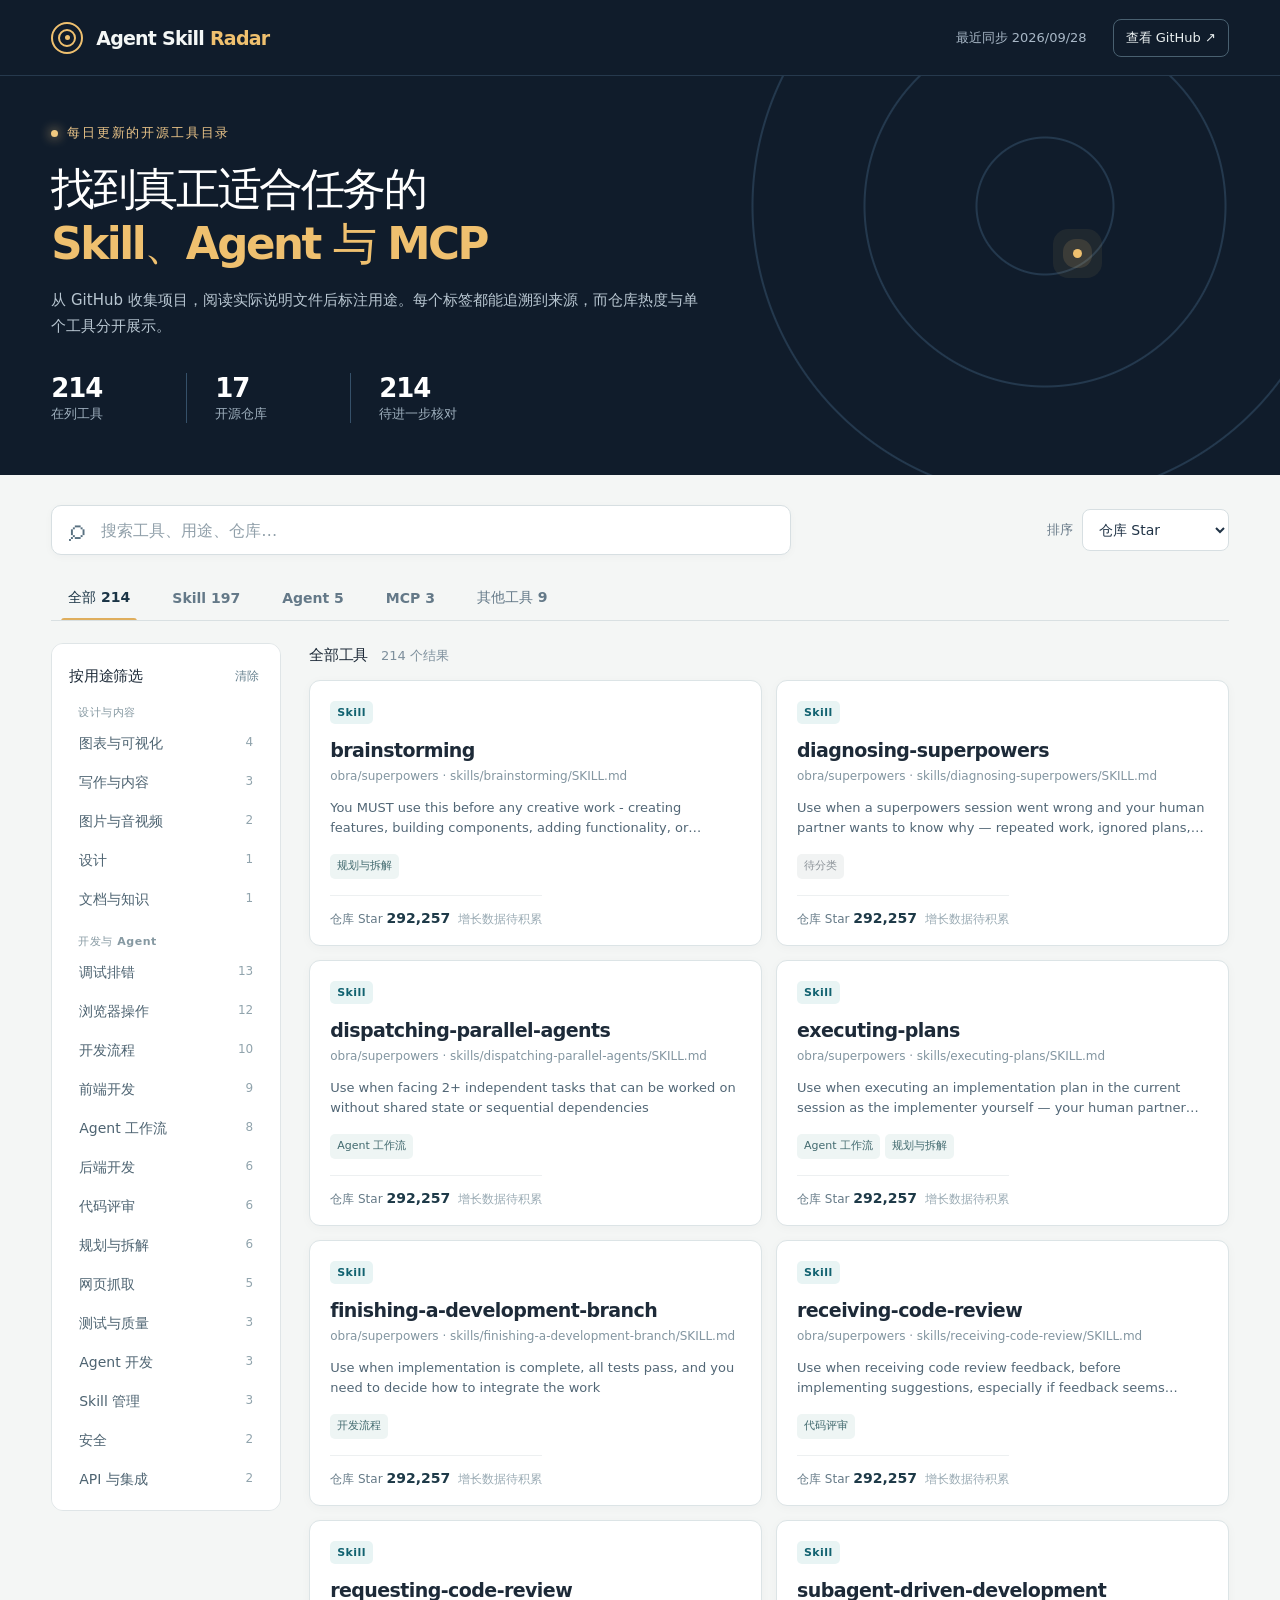
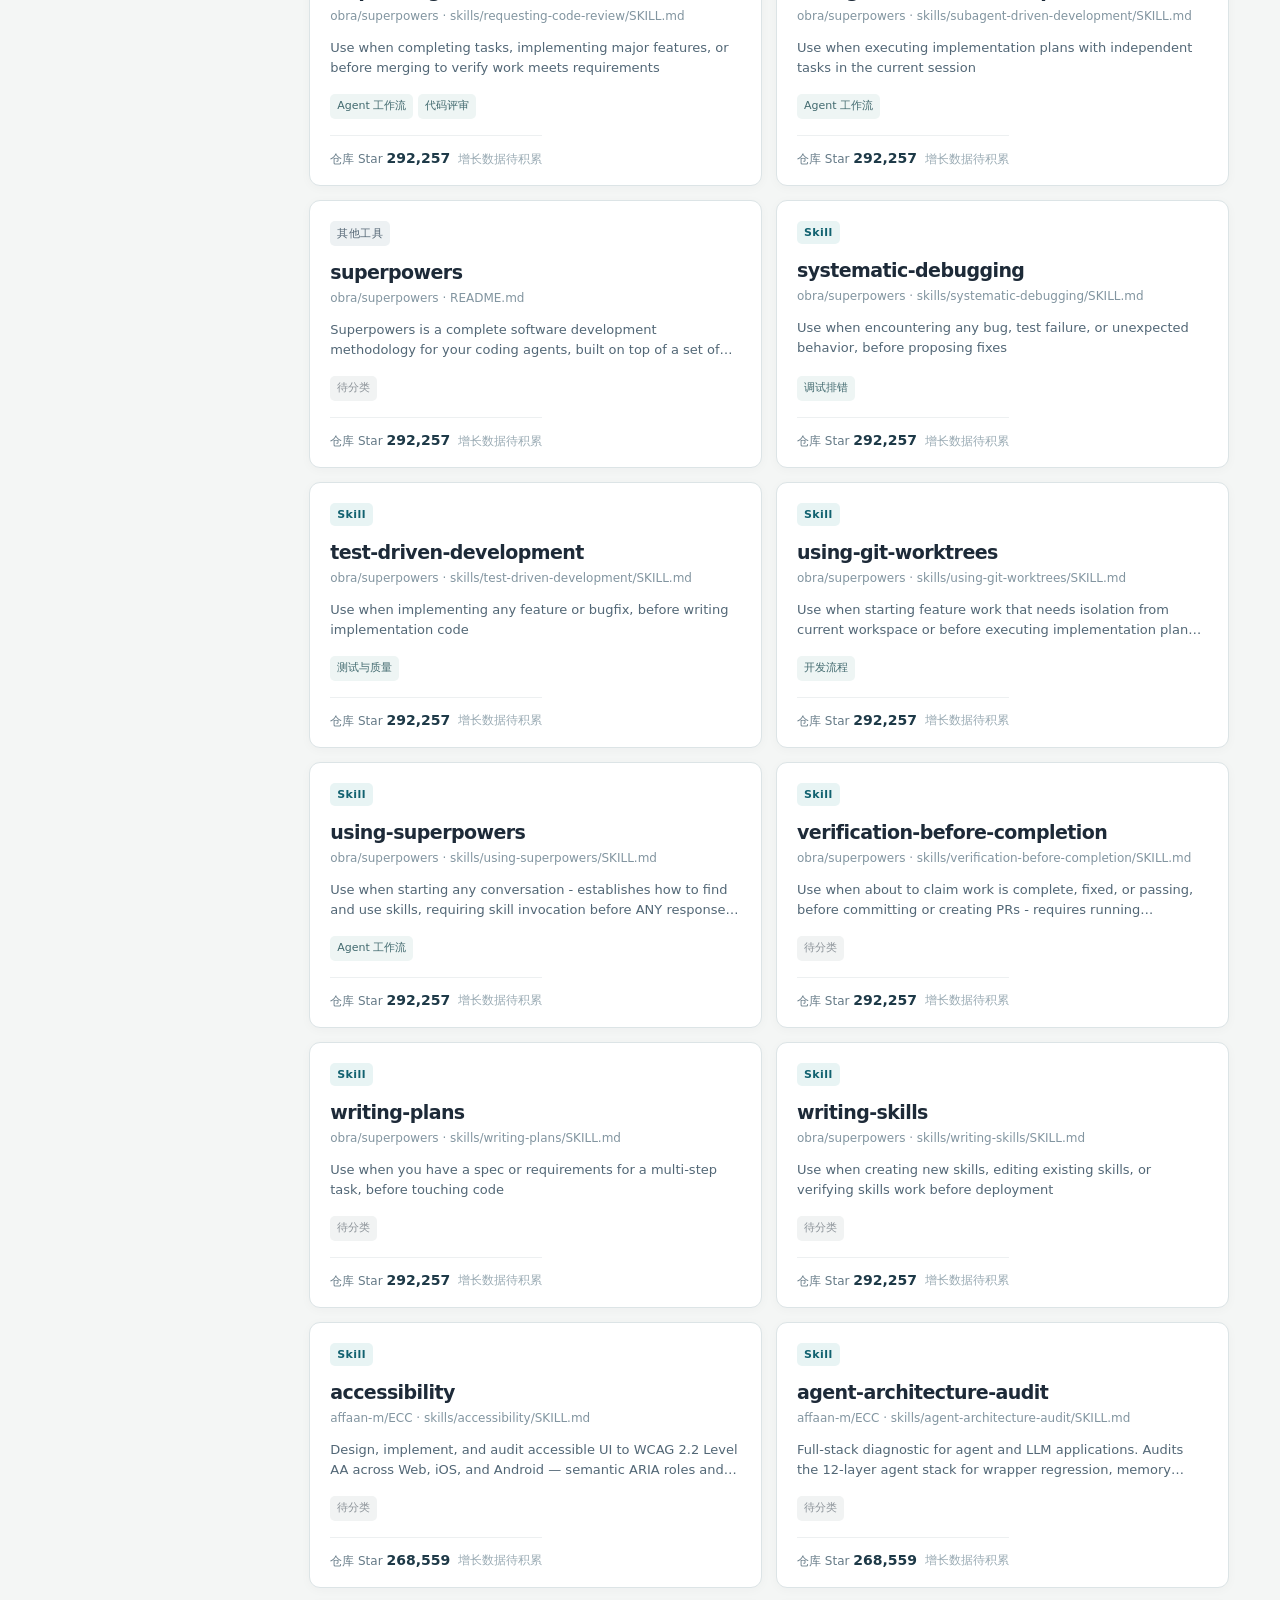
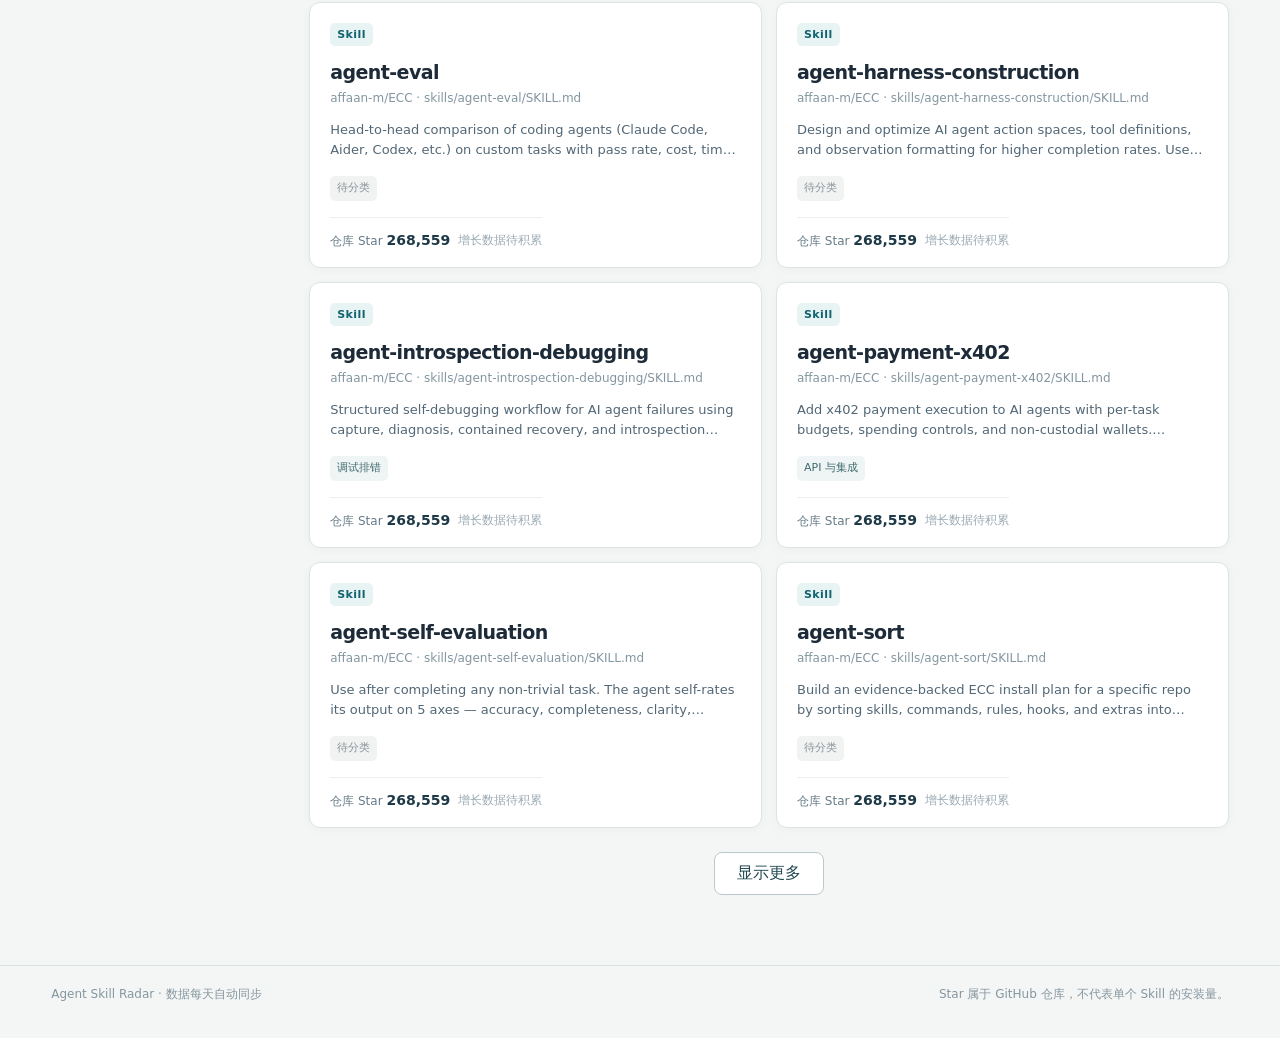
==== site/index.html @ 037ab928 "Build daily Agent Skill Radar catalog and site" ====
<!doctype html>
<html lang="zh-CN">
<head>
  <meta charset="utf-8">
  <meta name="viewport" content="width=device-width, initial-scale=1">
  <meta name="theme-color" content="#101c2b">
  <meta name="description" content="每天更新的开源 Skill、Agent 与 MCP 工具目录。按真实文档分类，并公开标签依据。">
  <link rel="icon" type="image/svg+xml" href="data:image/svg+xml,%3Csvg xmlns='http://www.w3.org/2000/svg' viewBox='0 0 64 64'%3E%3Crect width='64' height='64' rx='15' fill='%23101c2b'/%3E%3Ccircle cx='32' cy='32' r='19' fill='none' stroke='%23efc06f' stroke-width='3'/%3E%3Ccircle cx='32' cy='32' r='9' fill='none' stroke='%23efc06f' stroke-width='3'/%3E%3Ccircle cx='32' cy='32' r='3' fill='%23efc06f'/%3E%3Cpath d='M32 32L47 18' stroke='%23efc06f' stroke-width='3' stroke-linecap='round'/%3E%3C/svg%3E">
  <title>Agent Skill Radar · 开源工具雷达</title>
  <link rel="stylesheet" href="./style.css">
  <script src="./app.js" defer></script>
</head>
<body>
  <div class="app-shell">
    <header class="topbar">
      <a class="brand" href="./" aria-label="Agent Skill Radar 首页"><span class="brand-mark" aria-hidden="true"><span></span></span><span>Agent Skill <strong>Radar</strong></span></a>
      <div class="topbar-right"><span id="sync-status" class="sync-status">正在读取目录…</span><a class="github-link" href="https://github.com/lizilong0326/agent-skill-radar" target="_blank" rel="noopener noreferrer">查看 GitHub ↗</a></div>
    </header>

    <main class="main-layout">
      <section class="intro" aria-labelledby="page-title">
        <div class="eyebrow"><span class="live-dot"></span> 每日更新的开源工具目录</div>
        <h1 id="page-title">找到真正适合任务的<br><em>Skill、Agent 与 MCP</em></h1>
        <p>从 GitHub 收集项目，阅读实际说明文件后标注用途。每个标签都能追溯到来源，而仓库热度与单个工具分开展示。</p>
        <div class="metrics" aria-label="目录概况">
          <div><strong id="metric-items">—</strong><span>在列工具</span></div>
          <div><strong id="metric-repos">—</strong><span>开源仓库</span></div>
          <div><strong id="metric-review">—</strong><span>待进一步核对</span></div>
        </div>
      </section>

      <section class="workspace" aria-label="搜索与筛选工具">
        <div class="toolbar">
          <div class="search-wrap"><label class="sr-only" for="search">搜索工具、用途或仓库</label><span aria-hidden="true">⌕</span><input id="search" type="search" placeholder="搜索工具、用途、仓库…" autocomplete="off"></div>
          <label class="sort-wrap" for="sort">排序 <select id="sort"><option value="stars">仓库 Star</option><option value="growth">近 30 天增长</option><option value="updated">最近更新</option><option value="name">名称</option></select></label>
        </div>
        <div class="type-row" id="kind-tabs" role="group" aria-label="工具类型"></div>
        <div class="content-grid">
          <aside id="filters" class="filters" aria-label="用途标签">
            <div class="filter-heading"><h2>按用途筛选</h2><div class="filter-actions"><button id="toggle-tags" type="button" aria-expanded="false" aria-controls="tag-filters">展开标签</button><button id="clear-tags" type="button">清除</button></div></div>
            <div id="tag-filters" class="tag-filters"></div>
            <label class="archive-toggle"><input type="checkbox" id="include-inactive"><span>包含观察与归档条目</span></label>
            <div class="method-note"><span class="method-symbol" aria-hidden="true">◎</span><p>标签来自说明文件和使用示例。规则初筛的条目会明确标记，方便继续核对。</p></div>
          </aside>
          <div class="results">
            <div class="results-heading"><h2 id="results-title">全部工具</h2><span id="result-count" role="status" aria-live="polite">读取中…</span></div>
            <div id="cards" class="cards" aria-live="polite"></div>
            <button id="load-more" class="load-more" type="button" hidden>显示更多</button>
          </div>
        </div>
      </section>
    </main>

    <footer class="footer"><span>Agent Skill Radar · 数据每天自动同步</span><span>Star 属于 GitHub 仓库，不代表单个 Skill 的安装量。</span></footer>
  </div>

  <dialog id="detail-dialog" class="detail-dialog" aria-labelledby="detail-title"><div id="detail-content"></div></dialog>
</body>
</html>
---- site/style.css ----
:root{font-family:Inter,"PingFang SC","Microsoft YaHei",system-ui,sans-serif;color:#1d2a38;background:#f4f6f5;font-size:16px;font-synthesis:none}*{box-sizing:border-box}body{margin:0}button,input,select{font:inherit}button{cursor:pointer}a{color:inherit}.sr-only{position:absolute;width:1px;height:1px;padding:0;margin:-1px;overflow:hidden;clip:rect(0,0,0,0);white-space:nowrap;border:0}.app-shell{min-height:100vh}.topbar{height:76px;background:#101c2b;color:#f4f7f6;display:flex;justify-content:space-between;align-items:center;padding:0 clamp(20px,4vw,64px);border-bottom:1px solid #26394d}.brand{display:inline-flex;gap:13px;align-items:center;text-decoration:none;font-size:19px;letter-spacing:-.04em;font-weight:700}.brand strong{color:#efc06f}.brand-mark{display:grid;place-items:center;width:32px;height:32px;border:2px solid #efc06f;border-radius:50%;position:relative}.brand-mark:before{content:"";width:14px;height:14px;border:2px solid #efc06f;border-radius:50%}.brand-mark span{width:5px;height:5px;background:#efc06f;border-radius:50%;position:absolute}.topbar-right{display:flex;align-items:center;gap:26px;font-size:13px}.sync-status{color:#a8b7c6}.github-link{text-decoration:none;border:1px solid #496070;border-radius:8px;padding:9px 12px;color:#e9eff0}.github-link:hover{background:#20354a}.main-layout{max-width:1490px;margin:auto}.intro{background:#101c2b;color:white;margin:0;position:relative;padding:48px clamp(22px,4vw,64px) 52px;overflow:hidden}.intro:after{content:"";position:absolute;right:-75px;top:-180px;width:620px;height:620px;border-radius:50%;background:repeating-radial-gradient(circle,#ffffff00 0 67px,#34506a 68px 69px,#ffffff00 70px 112px);opacity:.55;pointer-events:none}.intro:before{content:"";position:absolute;right:198px;top:173px;width:9px;height:9px;border-radius:50%;background:#efc06f;box-shadow:0 0 0 10px #efc06f22,0 0 0 20px #efc06f12;z-index:1}.eyebrow{color:#eac488;font-size:13px;font-weight:700;letter-spacing:.14em;display:flex;align-items:center;gap:9px}.live-dot{display:inline-block;width:7px;height:7px;border-radius:50%;background:#f2ca80;box-shadow:0 0 12px #f2ca80}.intro h1{position:relative;z-index:1;font-size:clamp(34px,3.4vw,58px);line-height:1.26;letter-spacing:-.055em;margin:20px 0 15px;max-width:860px}.intro em{font-style:normal;color:#efc06f}.intro p{position:relative;z-index:1;max-width:660px;line-height:1.75;color:#b8c6d1;margin:0;font-size:15px}.metrics{display:flex;gap:0;margin-top:34px;position:relative;z-index:1}.metrics div{display:flex;flex-direction:column;gap:2px;min-width:136px;padding-right:28px;margin-right:28px;border-right:1px solid #355069}.metrics div:last-child{border:0}.metrics strong{font-size:26px;letter-spacing:-.04em}.metrics span{font-size:13px;color:#9fb0be}.workspace{padding:30px clamp(20px,4vw,64px) 70px}.toolbar{display:flex;gap:16px;align-items:center}.search-wrap{height:50px;background:white;border:1px solid #d7dfe2;border-radius:10px;display:flex;align-items:center;flex:1;max-width:740px;box-shadow:0 2px 9px #10243808}.search-wrap:focus-within{border-color:#c1893e;box-shadow:0 0 0 3px #efc06f44}.search-wrap span{color:#587080;font-size:31px;line-height:0;padding:0 14px 5px 17px}.search-wrap input{background:transparent;border:0;outline:0;width:100%;height:100%;min-width:0;color:#142536}.search-wrap input::placeholder{color:#91a0aa}.sort-wrap{margin-left:auto;display:flex;gap:9px;align-items:center;white-space:nowrap;color:#667887;font-size:13px}.sort-wrap select{height:42px;padding:0 30px 0 12px;background:#fff;border:1px solid #d7dfe2;border-radius:8px;color:#203346;font-size:14px}.type-row{display:flex;gap:8px;margin:23px 0 22px;border-bottom:1px solid #d9e0e2;overflow:auto}.type-row button{white-space:nowrap;border:0;background:transparent;color:#647988;padding:11px 17px 13px;position:relative;font-weight:650;font-size:14px}.type-row button.active{color:#1b3546}.type-row button.active:after{content:"";position:absolute;bottom:-1px;left:10px;right:10px;height:3px;background:#dfae5d;border-radius:3px 3px 0 0}.type-row button:hover{color:#0f2639}.content-grid{display:grid;grid-template-columns:230px minmax(0,1fr);gap:28px}.filters{align-self:start;background:#fff;border:1px solid #dfe5e7;border-radius:12px;padding:20px 17px;position:sticky;top:16px}.filter-heading{display:flex;align-items:center;justify-content:space-between;margin-bottom:13px}.filter-heading h2,.results-heading h2{font-size:15px;margin:0;letter-spacing:-.02em}.filter-heading button{background:none;border:0;color:#6a8491;font-size:12px;padding:4px}.tag-filters{display:flex;flex-direction:column;gap:3px}.tag-filters button{background:transparent;border:0;border-radius:7px;padding:9px 10px;width:100%;display:flex;justify-content:space-between;text-align:left;color:#4d6371;font-size:14px}.tag-filters button:hover{background:#f2f6f6}.tag-filters button.selected{background:#ebf1ef;color:#0d4e54;font-weight:700}.tag-filters button span:last-child{color:#91a4ad;font-size:12px}.archive-toggle{display:flex;align-items:flex-start;gap:9px;margin:18px 4px 0;padding-top:17px;border-top:1px solid #e7ecec;color:#667987;font-size:13px;line-height:1.4}.archive-toggle input{accent-color:#23747a;margin-top:2px}.method-note{display:flex;gap:9px;background:#f5f8f8;border:1px solid #e6ecec;border-radius:8px;margin-top:20px;padding:12px;color:#788c95}.method-note p{margin:0;font-size:12px;line-height:1.55}.method-symbol{color:#bd873e;font-size:21px;line-height:1}.results-heading{display:flex;align-items:baseline;gap:13px;margin:3px 0 15px}.results-heading span{font-size:13px;color:#7d8f9c}.cards{display:grid;grid-template-columns:repeat(2,minmax(0,1fr));gap:14px}.card{display:flex;flex-direction:column;min-height:220px;background:#fff;border:1px solid #dce4e6;border-radius:11px;text-align:left;padding:20px 20px 17px;box-shadow:0 2px 11px #14243408;transition:transform .18s,border-color .18s,box-shadow .18s;width:100%;color:inherit}.card:hover{transform:translateY(-2px);border-color:#b3c6c8;box-shadow:0 10px 24px #10243813}.card-top{display:flex;align-items:center;justify-content:space-between;gap:8px;margin-bottom:14px}.kind-badge{font-size:11px;color:#126270;background:#e8f4f4;border-radius:5px;padding:5px 7px;font-weight:750;letter-spacing:.04em}.kind-badge.agent{color:#7a4c93;background:#f3eafa}.kind-badge.mcp{color:#9a5f15;background:#fff2dd}.kind-badge.tool{color:#536574;background:#edf1f3}.state-badge{font-size:11px;color:#966132;background:#fff3e6}.card h3{font-size:19px;line-height:1.3;margin:0 0 6px;letter-spacing:-.03em;overflow-wrap:anywhere}.repo-name{font-size:12px;color:#8295a0;overflow-wrap:anywhere}.card-description{font-size:13px;line-height:1.55;color:#526776;margin:15px 0 16px;display:-webkit-box;-webkit-line-clamp:2;-webkit-box-orient:vertical;overflow:hidden;min-height:40px}.card-tags{display:flex;flex-wrap:wrap;gap:5px;min-height:25px;margin-top:auto}.card-tags span{font-size:11px;color:#426a6f;background:#eef5f4;padding:4px 7px;border-radius:5px}.card-tags .untagged{color:#8b9298;background:#f1f3f3}.card-foot{display:flex;align-items:center;justify-content:space-between;gap:8px;border-top:1px solid #edf0f1;margin-top:16px;padding-top:14px;font-size:12px;color:#657a87}.card-foot strong{font-size:14px;color:#1d3947}.growth{color:#13786f}.growth.none{color:#9aabb4}.empty{background:#fff;border:1px dashed #cbd6d9;border-radius:11px;padding:48px 20px;text-align:center;color:#738693}.empty strong{display:block;color:#2b4251;margin-bottom:7px}.load-more{display:block;margin:24px auto 0;padding:10px 22px;background:#fff;border:1px solid #b9c9cb;border-radius:8px;color:#214a52;font-weight:650}.load-more:hover{background:#edf5f4}.footer{display:flex;justify-content:space-between;gap:10px;max-width:1490px;margin:auto;border-top:1px solid #dce3e4;padding:20px clamp(20px,4vw,64px) 35px;color:#85969f;font-size:12px}.detail-dialog{border:0;border-radius:16px;padding:0;width:min(670px,calc(100vw - 24px));max-height:min(88vh,900px);box-shadow:0 20px 80px #08182855;color:#243849}.detail-dialog::backdrop{background:#0c1922a6}.detail-content{padding:28px 30px 30px;overflow:auto;max-height:88vh}.detail-head{display:flex;justify-content:space-between;gap:15px;align-items:flex-start}.detail-head h2{font-size:26px;margin:11px 0 4px;overflow-wrap:anywhere}.detail-close{border:0;background:#edf2f2;border-radius:7px;width:34px;height:34px;font-size:21px;color:#5f7380}.detail-description{line-height:1.7;color:#4d6271;margin:24px 0}.detail-summary{padding:13px 15px;background:#f1f7f5;border-left:3px solid #56a99f;line-height:1.65;color:#3e6161}.detail-section{border-top:1px solid #e5ebec;padding-top:18px;margin-top:22px}.detail-section h3{font-size:14px;margin:0 0 12px}.evidence-row{padding:12px 0;border-bottom:1px solid #eef1f2}.evidence-row:last-child{border-bottom:0}.evidence-row strong{color:#195c63;font-size:13px}.evidence-row blockquote{margin:6px 0;color:#566b79;font-size:13px;line-height:1.55;overflow-wrap:anywhere}.evidence-row a,.detail-links a{font-size:12px;color:#357b82}.detail-links{display:flex;gap:10px;flex-wrap:wrap}.detail-links a{border:1px solid #b9d1d0;padding:9px 12px;border-radius:7px;text-decoration:none}.detail-meta{display:grid;grid-template-columns:repeat(2,1fr);gap:12px;font-size:13px;color:#67808b}.detail-meta strong{display:block;color:#203847;font-size:16px;margin-top:4px}.detail-note{font-size:12px;line-height:1.6;color:#83969e;margin-top:19px}@media(max-width:850px){.intro:after{right:-340px}.content-grid{grid-template-columns:1fr}.filters{position:static}.tag-filters{display:flex;flex-flow:row wrap}.tag-filters button{width:auto;gap:9px}.cards{grid-template-columns:1fr 1fr}}@media(max-width:640px){.topbar{height:65px}.brand{font-size:16px}.topbar-right{gap:9px}.sync-status{display:none}.github-link{font-size:12px;padding:7px}.intro{padding-top:34px;padding-bottom:36px}.intro:after,.intro:before{display:none}.intro h1{font-size:35px}.intro p{font-size:14px}.metrics div{min-width:0;padding-right:18px;margin-right:18px}.metrics strong{font-size:21px}.metrics span{font-size:11px}.workspace{padding-top:22px}.toolbar{align-items:stretch;flex-wrap:wrap}.search-wrap{width:100%;max-width:none}.sort-wrap{margin-left:0}.type-row{margin-top:13px}.cards{grid-template-columns:1fr}.footer{flex-direction:column}.detail-content{padding:22px 19px}.detail-meta{grid-template-columns:1fr 1fr}}@media(prefers-reduced-motion:reduce){.card{transition:none}}
/* Keep search and the first result close to the opening viewport on phones. */
.filter-actions { display: flex; gap: 8px; }
#toggle-tags { display: none; }
.tag-group { display: flex; flex-direction: column; gap: 3px; }
.tag-group h3 { margin: 13px 9px 3px; color: #8699a2; font-size: 11px; font-weight: 750; letter-spacing: .05em; }
.tag-group:first-child h3 { margin-top: 3px; }
@media (min-width: 851px) { .filters { max-height: calc(100vh - 32px); overflow-y: auto; } }
@media (max-width: 850px) { .tag-group { display: contents; } .tag-group h3 { display: none; } }
@media (max-width: 640px) {
  .intro { padding-top: 20px; padding-bottom: 20px; }
  .intro h1 { font-size: 29px; line-height: 1.16; margin: 9px 0 9px; }
  .intro p { font-size: 12px; line-height: 1.45; }
  .metrics { margin-top: 14px; }
  .metrics div { padding-right: 11px; margin-right: 11px; }
  .metrics strong { font-size: 17px; }
  .workspace { padding-top: 13px; }
  .toolbar { flex-wrap: nowrap; gap: 8px; }
  .search-wrap { height: 43px; }
  .sort-wrap { font-size: 0; }
  .sort-wrap select { height: 43px; max-width: 95px; padding: 0 6px; font-size: 12px; }
  .type-row { margin: 8px 0 10px; }
  .type-row button { padding: 8px 10px 10px; font-size: 12px; }
  .filters { padding: 10px 12px; }
  .filter-heading { margin-bottom: 5px; }
  #toggle-tags { display: inline-block; }
  .tag-filters { max-height: 29px; overflow: hidden; }
  .filters.expanded .tag-filters { max-height: none; }
  .tag-filters button { padding: 5px 7px; font-size: 12px; }
  .archive-toggle { margin-top: 6px; padding-top: 6px; }
  .method-note { display: none; }
  .results-heading { margin: 12px 0 9px; }
}
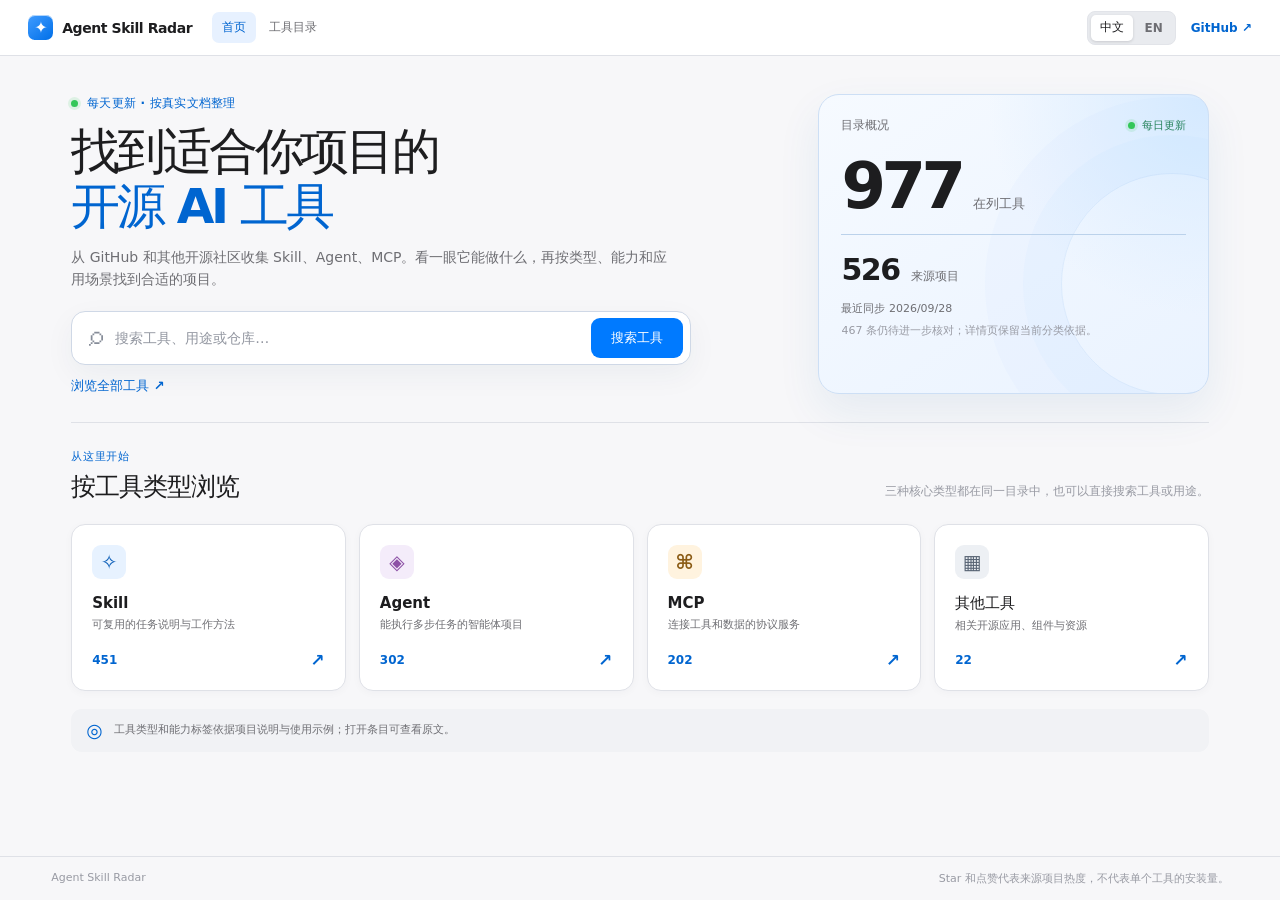
==== commit bc420eaf: "Publish unified tool catalog and Pages site" ====
--- a/site/index.html
+++ b/site/index.html
@@ -3,57 +3,59 @@
 <head>
   <meta charset="utf-8">
   <meta name="viewport" content="width=device-width, initial-scale=1">
-  <meta name="theme-color" content="#101c2b">
-  <meta name="description" content="每天更新的开源 Skill、Agent 与 MCP 工具目录。按真实文档分类，并公开标签依据。">
-  <link rel="icon" type="image/svg+xml" href="data:image/svg+xml,%3Csvg xmlns='http://www.w3.org/2000/svg' viewBox='0 0 64 64'%3E%3Crect width='64' height='64' rx='15' fill='%23101c2b'/%3E%3Ccircle cx='32' cy='32' r='19' fill='none' stroke='%23efc06f' stroke-width='3'/%3E%3Ccircle cx='32' cy='32' r='9' fill='none' stroke='%23efc06f' stroke-width='3'/%3E%3Ccircle cx='32' cy='32' r='3' fill='%23efc06f'/%3E%3Cpath d='M32 32L47 18' stroke='%23efc06f' stroke-width='3' stroke-linecap='round'/%3E%3C/svg%3E">
-  <title>Agent Skill Radar · 开源工具雷达</title>
+  <meta name="theme-color" content="#f5f5f7">
+  <meta name="description" content="发现适合项目的开源 Skill、Agent 与 MCP 工具。每天更新，按文档判断用途与适用场景。">
+  <link rel="icon" type="image/svg+xml" href="data:image/svg+xml,%3Csvg xmlns='http://www.w3.org/2000/svg' viewBox='0 0 64 64'%3E%3Crect width='64' height='64' rx='15' fill='%230078d4'/%3E%3Ccircle cx='32' cy='32' r='19' fill='none' stroke='white' stroke-width='3'/%3E%3Ccircle cx='32' cy='32' r='9' fill='none' stroke='white' stroke-width='3'/%3E%3Ccircle cx='32' cy='32' r='3' fill='white'/%3E%3Cpath d='M32 32L47 18' stroke='white' stroke-width='3' stroke-linecap='round'/%3E%3C/svg%3E">
+  <title>Agent Skill Radar · 找到适合项目的开源工具</title>
   <link rel="stylesheet" href="./style.css">
-  <script src="./app.js" defer></script>
+  <link rel="stylesheet" href="./home.css">
+  <script src="./home.js" defer></script>
 </head>
 <body>
-  <div class="app-shell">
-    <header class="topbar">
-      <a class="brand" href="./" aria-label="Agent Skill Radar 首页"><span class="brand-mark" aria-hidden="true"><span></span></span><span>Agent Skill <strong>Radar</strong></span></a>
-      <div class="topbar-right"><span id="sync-status" class="sync-status">正在读取目录…</span><a class="github-link" href="https://github.com/lizilong0326/agent-skill-radar" target="_blank" rel="noopener noreferrer">查看 GitHub ↗</a></div>
+  <div class="app-shell home-shell">
+    <header class="titlebar">
+      <a class="brand" href="./" data-i18n-aria="brandHome" aria-label="Agent Skill Radar 首页"><span class="brand-mark" aria-hidden="true">✦</span><span>Agent Skill Radar</span></a>
+      <nav class="main-nav" data-i18n-aria="navLabel" aria-label="主导航"><a href="./" aria-current="page" data-i18n="navHome">首页</a><a href="./catalog.html" data-i18n="navCatalog">工具目录</a></nav>
+      <div class="titlebar-actions"><div class="language-switch" role="group" aria-label="Language / 语言"><button type="button" data-lang="zh" aria-pressed="true">中文</button><button type="button" data-lang="en" aria-pressed="false">EN</button></div><a class="github-link" href="https://github.com/lizilong0326/agent-skill-radar" target="_blank" rel="noopener noreferrer" data-i18n="viewGithub">GitHub ↗</a></div>
     </header>
 
-    <main class="main-layout">
-      <section class="intro" aria-labelledby="page-title">
-        <div class="eyebrow"><span class="live-dot"></span> 每日更新的开源工具目录</div>
-        <h1 id="page-title">找到真正适合任务的<br><em>Skill、Agent 与 MCP</em></h1>
-        <p>从 GitHub 收集项目，阅读实际说明文件后标注用途。每个标签都能追溯到来源，而仓库热度与单个工具分开展示。</p>
-        <div class="metrics" aria-label="目录概况">
-          <div><strong id="metric-items">—</strong><span>在列工具</span></div>
-          <div><strong id="metric-repos">—</strong><span>开源仓库</span></div>
-          <div><strong id="metric-review">—</strong><span>待进一步核对</span></div>
+    <main class="home-main">
+      <section class="home-hero" aria-labelledby="home-title">
+        <div class="home-hero-copy">
+          <div class="home-eyebrow"><span class="live-dot" aria-hidden="true"></span><span data-i18n="eyebrow">每天更新 · 按真实文档整理</span></div>
+          <h1 id="home-title" data-i18n-html="heroTitle">找到适合你项目的<br><span>开源 AI 工具</span></h1>
+          <p class="home-lead" data-i18n="heroDescription">从 GitHub 和其他开源社区收集 Skill、Agent、MCP。看一眼它能做什么，再按类型、能力和应用场景找到合适的项目。</p>
+          <form class="home-search" action="./catalog.html" method="get" role="search">
+            <label class="sr-only" for="home-query" data-i18n="searchLabel">搜索开源工具</label>
+            <span aria-hidden="true">⌕</span>
+            <input id="home-query" name="q" type="search" autocomplete="off" data-i18n-placeholder="searchPlaceholder" placeholder="搜索工具、用途或仓库…">
+            <button type="submit" data-i18n="searchButton">搜索工具</button>
+          </form>
+          <a class="home-browse-link" href="./catalog.html" data-i18n="browseAll">浏览全部工具 ↗</a>
+        </div>
+
+        <aside class="home-data-panel" data-i18n-aria="overviewLabel" aria-label="目录概况">
+          <div class="home-panel-top"><span data-i18n="overviewLabel">目录概况</span><span class="home-live-label"><span class="live-dot" aria-hidden="true"></span><span data-i18n="updatedDaily">每日更新</span></span></div>
+          <div class="home-primary-stat"><strong id="home-count-items">—</strong><span data-i18n="listedTools">在列工具</span></div>
+          <div class="home-secondary-stat"><strong id="home-count-repos">—</strong><span data-i18n="openRepos">开源仓库</span></div>
+          <p id="home-sync" class="home-sync" role="status" data-i18n="loading">正在读取最新目录…</p>
+          <p id="home-review" class="home-review"></p>
+        </aside>
+      </section>
+
+      <section class="home-categories" aria-labelledby="categories-title">
+        <div class="home-section-head"><div><span class="home-section-eyebrow" data-i18n="startHere">从这里开始</span><h2 id="categories-title" data-i18n="categoryTitle">按工具类型浏览</h2></div><p data-i18n="categoryDescription">三种核心类型都在同一目录中，也可以直接搜索工具或用途。</p></div>
+        <div class="home-category-grid">
+          <a class="home-category" href="./catalog.html?kind=skill"><span class="home-category-icon skill" aria-hidden="true">✧</span><span class="home-category-body"><strong>Skill</strong><span data-i18n="skillDescription">可复用的任务说明与工作方法</span></span><span class="home-category-side"><span id="home-count-skill">—</span><span aria-hidden="true">↗</span></span></a>
+          <a class="home-category" href="./catalog.html?kind=agent"><span class="home-category-icon agent" aria-hidden="true">◈</span><span class="home-category-body"><strong>Agent</strong><span data-i18n="agentDescription">能执行多步任务的智能体项目</span></span><span class="home-category-side"><span id="home-count-agent">—</span><span aria-hidden="true">↗</span></span></a>
+          <a class="home-category" href="./catalog.html?kind=mcp"><span class="home-category-icon mcp" aria-hidden="true">⌘</span><span class="home-category-body"><strong>MCP</strong><span data-i18n="mcpDescription">连接工具和数据的协议服务</span></span><span class="home-category-side"><span id="home-count-mcp">—</span><span aria-hidden="true">↗</span></span></a>
+          <a class="home-category" href="./catalog.html?kind=tool"><span class="home-category-icon tool" aria-hidden="true">▦</span><span class="home-category-body"><strong data-i18n="otherTools">其他工具</strong><span data-i18n="toolDescription">相关开源应用、组件与资源</span></span><span class="home-category-side"><span id="home-count-tool">—</span><span aria-hidden="true">↗</span></span></a>
         </div>
       </section>
 
-      <section class="workspace" aria-label="搜索与筛选工具">
-        <div class="toolbar">
-          <div class="search-wrap"><label class="sr-only" for="search">搜索工具、用途或仓库</label><span aria-hidden="true">⌕</span><input id="search" type="search" placeholder="搜索工具、用途、仓库…" autocomplete="off"></div>
-          <label class="sort-wrap" for="sort">排序 <select id="sort"><option value="stars">仓库 Star</option><option value="growth">近 30 天增长</option><option value="updated">最近更新</option><option value="name">名称</option></select></label>
-        </div>
-        <div class="type-row" id="kind-tabs" role="group" aria-label="工具类型"></div>
-        <div class="content-grid">
-          <aside id="filters" class="filters" aria-label="用途标签">
-            <div class="filter-heading"><h2>按用途筛选</h2><div class="filter-actions"><button id="toggle-tags" type="button" aria-expanded="false" aria-controls="tag-filters">展开标签</button><button id="clear-tags" type="button">清除</button></div></div>
-            <div id="tag-filters" class="tag-filters"></div>
-            <label class="archive-toggle"><input type="checkbox" id="include-inactive"><span>包含观察与归档条目</span></label>
-            <div class="method-note"><span class="method-symbol" aria-hidden="true">◎</span><p>标签来自说明文件和使用示例。规则初筛的条目会明确标记，方便继续核对。</p></div>
-          </aside>
-          <div class="results">
-            <div class="results-heading"><h2 id="results-title">全部工具</h2><span id="result-count" role="status" aria-live="polite">读取中…</span></div>
-            <div id="cards" class="cards" aria-live="polite"></div>
-            <button id="load-more" class="load-more" type="button" hidden>显示更多</button>
-          </div>
-        </div>
-      </section>
+      <div class="home-method-note"><span aria-hidden="true">◎</span><p data-i18n="methodNote">工具类型和能力标签依据项目说明与使用示例；打开条目可查看原文。</p></div>
     </main>
-
-    <footer class="footer"><span>Agent Skill Radar · 数据每天自动同步</span><span>Star 属于 GitHub 仓库，不代表单个 Skill 的安装量。</span></footer>
+    <footer class="home-footer"><span>Agent Skill Radar</span><span data-i18n="footerNote">仓库 Star 代表项目热度，不代表单个工具的安装量。</span></footer>
   </div>
-
-  <dialog id="detail-dialog" class="detail-dialog" aria-labelledby="detail-title"><div id="detail-content"></div></dialog>
 </body>
 </html>
--- a/site/style.css
+++ b/site/style.css
@@ -1,33 +1,251 @@
-:root{font-family:Inter,"PingFang SC","Microsoft YaHei",system-ui,sans-serif;color:#1d2a38;background:#f4f6f5;font-size:16px;font-synthesis:none}*{box-sizing:border-box}body{margin:0}button,input,select{font:inherit}button{cursor:pointer}a{color:inherit}.sr-only{position:absolute;width:1px;height:1px;padding:0;margin:-1px;overflow:hidden;clip:rect(0,0,0,0);white-space:nowrap;border:0}.app-shell{min-height:100vh}.topbar{height:76px;background:#101c2b;color:#f4f7f6;display:flex;justify-content:space-between;align-items:center;padding:0 clamp(20px,4vw,64px);border-bottom:1px solid #26394d}.brand{display:inline-flex;gap:13px;align-items:center;text-decoration:none;font-size:19px;letter-spacing:-.04em;font-weight:700}.brand strong{color:#efc06f}.brand-mark{display:grid;place-items:center;width:32px;height:32px;border:2px solid #efc06f;border-radius:50%;position:relative}.brand-mark:before{content:"";width:14px;height:14px;border:2px solid #efc06f;border-radius:50%}.brand-mark span{width:5px;height:5px;background:#efc06f;border-radius:50%;position:absolute}.topbar-right{display:flex;align-items:center;gap:26px;font-size:13px}.sync-status{color:#a8b7c6}.github-link{text-decoration:none;border:1px solid #496070;border-radius:8px;padding:9px 12px;color:#e9eff0}.github-link:hover{background:#20354a}.main-layout{max-width:1490px;margin:auto}.intro{background:#101c2b;color:white;margin:0;position:relative;padding:48px clamp(22px,4vw,64px) 52px;overflow:hidden}.intro:after{content:"";position:absolute;right:-75px;top:-180px;width:620px;height:620px;border-radius:50%;background:repeating-radial-gradient(circle,#ffffff00 0 67px,#34506a 68px 69px,#ffffff00 70px 112px);opacity:.55;pointer-events:none}.intro:before{content:"";position:absolute;right:198px;top:173px;width:9px;height:9px;border-radius:50%;background:#efc06f;box-shadow:0 0 0 10px #efc06f22,0 0 0 20px #efc06f12;z-index:1}.eyebrow{color:#eac488;font-size:13px;font-weight:700;letter-spacing:.14em;display:flex;align-items:center;gap:9px}.live-dot{display:inline-block;width:7px;height:7px;border-radius:50%;background:#f2ca80;box-shadow:0 0 12px #f2ca80}.intro h1{position:relative;z-index:1;font-size:clamp(34px,3.4vw,58px);line-height:1.26;letter-spacing:-.055em;margin:20px 0 15px;max-width:860px}.intro em{font-style:normal;color:#efc06f}.intro p{position:relative;z-index:1;max-width:660px;line-height:1.75;color:#b8c6d1;margin:0;font-size:15px}.metrics{display:flex;gap:0;margin-top:34px;position:relative;z-index:1}.metrics div{display:flex;flex-direction:column;gap:2px;min-width:136px;padding-right:28px;margin-right:28px;border-right:1px solid #355069}.metrics div:last-child{border:0}.metrics strong{font-size:26px;letter-spacing:-.04em}.metrics span{font-size:13px;color:#9fb0be}.workspace{padding:30px clamp(20px,4vw,64px) 70px}.toolbar{display:flex;gap:16px;align-items:center}.search-wrap{height:50px;background:white;border:1px solid #d7dfe2;border-radius:10px;display:flex;align-items:center;flex:1;max-width:740px;box-shadow:0 2px 9px #10243808}.search-wrap:focus-within{border-color:#c1893e;box-shadow:0 0 0 3px #efc06f44}.search-wrap span{color:#587080;font-size:31px;line-height:0;padding:0 14px 5px 17px}.search-wrap input{background:transparent;border:0;outline:0;width:100%;height:100%;min-width:0;color:#142536}.search-wrap input::placeholder{color:#91a0aa}.sort-wrap{margin-left:auto;display:flex;gap:9px;align-items:center;white-space:nowrap;color:#667887;font-size:13px}.sort-wrap select{height:42px;padding:0 30px 0 12px;background:#fff;border:1px solid #d7dfe2;border-radius:8px;color:#203346;font-size:14px}.type-row{display:flex;gap:8px;margin:23px 0 22px;border-bottom:1px solid #d9e0e2;overflow:auto}.type-row button{white-space:nowrap;border:0;background:transparent;color:#647988;padding:11px 17px 13px;position:relative;font-weight:650;font-size:14px}.type-row button.active{color:#1b3546}.type-row button.active:after{content:"";position:absolute;bottom:-1px;left:10px;right:10px;height:3px;background:#dfae5d;border-radius:3px 3px 0 0}.type-row button:hover{color:#0f2639}.content-grid{display:grid;grid-template-columns:230px minmax(0,1fr);gap:28px}.filters{align-self:start;background:#fff;border:1px solid #dfe5e7;border-radius:12px;padding:20px 17px;position:sticky;top:16px}.filter-heading{display:flex;align-items:center;justify-content:space-between;margin-bottom:13px}.filter-heading h2,.results-heading h2{font-size:15px;margin:0;letter-spacing:-.02em}.filter-heading button{background:none;border:0;color:#6a8491;font-size:12px;padding:4px}.tag-filters{display:flex;flex-direction:column;gap:3px}.tag-filters button{background:transparent;border:0;border-radius:7px;padding:9px 10px;width:100%;display:flex;justify-content:space-between;text-align:left;color:#4d6371;font-size:14px}.tag-filters button:hover{background:#f2f6f6}.tag-filters button.selected{background:#ebf1ef;color:#0d4e54;font-weight:700}.tag-filters button span:last-child{color:#91a4ad;font-size:12px}.archive-toggle{display:flex;align-items:flex-start;gap:9px;margin:18px 4px 0;padding-top:17px;border-top:1px solid #e7ecec;color:#667987;font-size:13px;line-height:1.4}.archive-toggle input{accent-color:#23747a;margin-top:2px}.method-note{display:flex;gap:9px;background:#f5f8f8;border:1px solid #e6ecec;border-radius:8px;margin-top:20px;padding:12px;color:#788c95}.method-note p{margin:0;font-size:12px;line-height:1.55}.method-symbol{color:#bd873e;font-size:21px;line-height:1}.results-heading{display:flex;align-items:baseline;gap:13px;margin:3px 0 15px}.results-heading span{font-size:13px;color:#7d8f9c}.cards{display:grid;grid-template-columns:repeat(2,minmax(0,1fr));gap:14px}.card{display:flex;flex-direction:column;min-height:220px;background:#fff;border:1px solid #dce4e6;border-radius:11px;text-align:left;padding:20px 20px 17px;box-shadow:0 2px 11px #14243408;transition:transform .18s,border-color .18s,box-shadow .18s;width:100%;color:inherit}.card:hover{transform:translateY(-2px);border-color:#b3c6c8;box-shadow:0 10px 24px #10243813}.card-top{display:flex;align-items:center;justify-content:space-between;gap:8px;margin-bottom:14px}.kind-badge{font-size:11px;color:#126270;background:#e8f4f4;border-radius:5px;padding:5px 7px;font-weight:750;letter-spacing:.04em}.kind-badge.agent{color:#7a4c93;background:#f3eafa}.kind-badge.mcp{color:#9a5f15;background:#fff2dd}.kind-badge.tool{color:#536574;background:#edf1f3}.state-badge{font-size:11px;color:#966132;background:#fff3e6}.card h3{font-size:19px;line-height:1.3;margin:0 0 6px;letter-spacing:-.03em;overflow-wrap:anywhere}.repo-name{font-size:12px;color:#8295a0;overflow-wrap:anywhere}.card-description{font-size:13px;line-height:1.55;color:#526776;margin:15px 0 16px;display:-webkit-box;-webkit-line-clamp:2;-webkit-box-orient:vertical;overflow:hidden;min-height:40px}.card-tags{display:flex;flex-wrap:wrap;gap:5px;min-height:25px;margin-top:auto}.card-tags span{font-size:11px;color:#426a6f;background:#eef5f4;padding:4px 7px;border-radius:5px}.card-tags .untagged{color:#8b9298;background:#f1f3f3}.card-foot{display:flex;align-items:center;justify-content:space-between;gap:8px;border-top:1px solid #edf0f1;margin-top:16px;padding-top:14px;font-size:12px;color:#657a87}.card-foot strong{font-size:14px;color:#1d3947}.growth{color:#13786f}.growth.none{color:#9aabb4}.empty{background:#fff;border:1px dashed #cbd6d9;border-radius:11px;padding:48px 20px;text-align:center;color:#738693}.empty strong{display:block;color:#2b4251;margin-bottom:7px}.load-more{display:block;margin:24px auto 0;padding:10px 22px;background:#fff;border:1px solid #b9c9cb;border-radius:8px;color:#214a52;font-weight:650}.load-more:hover{background:#edf5f4}.footer{display:flex;justify-content:space-between;gap:10px;max-width:1490px;margin:auto;border-top:1px solid #dce3e4;padding:20px clamp(20px,4vw,64px) 35px;color:#85969f;font-size:12px}.detail-dialog{border:0;border-radius:16px;padding:0;width:min(670px,calc(100vw - 24px));max-height:min(88vh,900px);box-shadow:0 20px 80px #08182855;color:#243849}.detail-dialog::backdrop{background:#0c1922a6}.detail-content{padding:28px 30px 30px;overflow:auto;max-height:88vh}.detail-head{display:flex;justify-content:space-between;gap:15px;align-items:flex-start}.detail-head h2{font-size:26px;margin:11px 0 4px;overflow-wrap:anywhere}.detail-close{border:0;background:#edf2f2;border-radius:7px;width:34px;height:34px;font-size:21px;color:#5f7380}.detail-description{line-height:1.7;color:#4d6271;margin:24px 0}.detail-summary{padding:13px 15px;background:#f1f7f5;border-left:3px solid #56a99f;line-height:1.65;color:#3e6161}.detail-section{border-top:1px solid #e5ebec;padding-top:18px;margin-top:22px}.detail-section h3{font-size:14px;margin:0 0 12px}.evidence-row{padding:12px 0;border-bottom:1px solid #eef1f2}.evidence-row:last-child{border-bottom:0}.evidence-row strong{color:#195c63;font-size:13px}.evidence-row blockquote{margin:6px 0;color:#566b79;font-size:13px;line-height:1.55;overflow-wrap:anywhere}.evidence-row a,.detail-links a{font-size:12px;color:#357b82}.detail-links{display:flex;gap:10px;flex-wrap:wrap}.detail-links a{border:1px solid #b9d1d0;padding:9px 12px;border-radius:7px;text-decoration:none}.detail-meta{display:grid;grid-template-columns:repeat(2,1fr);gap:12px;font-size:13px;color:#67808b}.detail-meta strong{display:block;color:#203847;font-size:16px;margin-top:4px}.detail-note{font-size:12px;line-height:1.6;color:#83969e;margin-top:19px}@media(max-width:850px){.intro:after{right:-340px}.content-grid{grid-template-columns:1fr}.filters{position:static}.tag-filters{display:flex;flex-flow:row wrap}.tag-filters button{width:auto;gap:9px}.cards{grid-template-columns:1fr 1fr}}@media(max-width:640px){.topbar{height:65px}.brand{font-size:16px}.topbar-right{gap:9px}.sync-status{display:none}.github-link{font-size:12px;padding:7px}.intro{padding-top:34px;padding-bottom:36px}.intro:after,.intro:before{display:none}.intro h1{font-size:35px}.intro p{font-size:14px}.metrics div{min-width:0;padding-right:18px;margin-right:18px}.metrics strong{font-size:21px}.metrics span{font-size:11px}.workspace{padding-top:22px}.toolbar{align-items:stretch;flex-wrap:wrap}.search-wrap{width:100%;max-width:none}.sort-wrap{margin-left:0}.type-row{margin-top:13px}.cards{grid-template-columns:1fr}.footer{flex-direction:column}.detail-content{padding:22px 19px}.detail-meta{grid-template-columns:1fr 1fr}}@media(prefers-reduced-motion:reduce){.card{transition:none}}
-/* Keep search and the first result close to the opening viewport on phones. */
-.filter-actions { display: flex; gap: 8px; }
-#toggle-tags { display: none; }
-.tag-group { display: flex; flex-direction: column; gap: 3px; }
-.tag-group h3 { margin: 13px 9px 3px; color: #8699a2; font-size: 11px; font-weight: 750; letter-spacing: .05em; }
-.tag-group:first-child h3 { margin-top: 3px; }
-@media (min-width: 851px) { .filters { max-height: calc(100vh - 32px); overflow-y: auto; } }
-@media (max-width: 850px) { .tag-group { display: contents; } .tag-group h3 { display: none; } }
-@media (max-width: 640px) {
-  .intro { padding-top: 20px; padding-bottom: 20px; }
-  .intro h1 { font-size: 29px; line-height: 1.16; margin: 9px 0 9px; }
-  .intro p { font-size: 12px; line-height: 1.45; }
-  .metrics { margin-top: 14px; }
-  .metrics div { padding-right: 11px; margin-right: 11px; }
-  .metrics strong { font-size: 17px; }
-  .workspace { padding-top: 13px; }
-  .toolbar { flex-wrap: nowrap; gap: 8px; }
-  .search-wrap { height: 43px; }
-  .sort-wrap { font-size: 0; }
-  .sort-wrap select { height: 43px; max-width: 95px; padding: 0 6px; font-size: 12px; }
-  .type-row { margin: 8px 0 10px; }
-  .type-row button { padding: 8px 10px 10px; font-size: 12px; }
-  .filters { padding: 10px 12px; }
-  .filter-heading { margin-bottom: 5px; }
-  #toggle-tags { display: inline-block; }
-  .tag-filters { max-height: 29px; overflow: hidden; }
-  .filters.expanded .tag-filters { max-height: none; }
-  .tag-filters button { padding: 5px 7px; font-size: 12px; }
-  .archive-toggle { margin-top: 6px; padding-top: 6px; }
-  .method-note { display: none; }
-  .results-heading { margin: 12px 0 9px; }
-}
+:root {
+  color-scheme: light dark;
+  font-family: -apple-system, BlinkMacSystemFont, "SF Pro Text", "PingFang SC", "Microsoft YaHei", system-ui, sans-serif;
+  font-synthesis: none;
+  font-size: 14px;
+  --page: #e9ebef; --window: #f7f7f9; --surface: #fff; --sidebar: #f1f2f5; --toolbar: #f9f9fb;
+  --text: #1d1d1f; --muted: #6e6e73; --subtle: #989aa3; --line: #dfe1e7; --soft-line: #eceef2;
+  --accent: #007aff; --accent-soft: #e7f1ff; --blue-text: #0065d0;
+}
+* { box-sizing: border-box; }
+[hidden] { display: none !important; }
+html, body { margin: 0; width: 100%; height: 100%; }
+html.catalog-page, html.catalog-page body { overflow: hidden; }
+body { background: var(--page); color: var(--text); }
+button, input, select { font: inherit; }
+button { cursor: pointer; }
+a { color: inherit; }
+button:focus-visible, a:focus-visible, input:focus-visible, select:focus-visible { outline: 3px solid #007aff7c; outline-offset: 2px; }
+.sr-only { position: absolute; width: 1px; height: 1px; padding: 0; margin: -1px; overflow: hidden; clip: rect(0,0,0,0); white-space: nowrap; border: 0; }
+.app-shell { width: 100%; height: 100vh; height: 100dvh; min-height: 540px; overflow: hidden; background: var(--window); display: flex; flex-direction: column; }
+.titlebar { flex: none; min-height: 56px; padding: 0 clamp(18px, 2.2vw, 42px); display: flex; align-items: center; gap: 20px; border-bottom: 1px solid var(--line); background: var(--surface); }
+.brand { display: inline-flex; align-items: center; gap: 9px; text-decoration: none; font-weight: 700; letter-spacing: -.03em; white-space: nowrap; font-size: 14px; }
+.brand-mark { display: grid; place-items: center; width: 25px; height: 25px; background: linear-gradient(140deg,#409cff,#006fe8); border-radius: 7px; color: #fff; font-size: 16px; box-shadow: inset 0 1px #ffffffa0; }
+.main-nav { display: flex; align-items: center; gap: 3px; }
+.main-nav a { padding: 7px 10px; border-radius: 7px; color: var(--muted); text-decoration: none; white-space: nowrap; font-size: 12px; font-weight: 600; }
+.main-nav a:hover { color: var(--text); background: var(--sidebar); }
+.main-nav a[aria-current="page"] { color: var(--blue-text); background: var(--accent-soft); }
+.titlebar-actions { margin-left: auto; display: flex; align-items: center; gap: 15px; }
+.sync-status { color: var(--subtle); font-size: 12px; white-space: nowrap; }
+.language-switch, .view-switch { display: inline-flex; padding: 3px; background: #e9ebef; border: 1px solid #e2e4e9; border-radius: 8px; gap: 2px; }
+.language-switch button, .view-switch button { background: transparent; border: 0; border-radius: 5px; color: var(--muted); min-height: 26px; padding: 3px 9px; font-size: 12px; font-weight: 650; }
+.language-switch button[aria-pressed="true"], .view-switch button[aria-pressed="true"] { background: var(--surface); color: var(--text); box-shadow: 0 1px 3px #14151d26; }
+.github-link { color: var(--blue-text); text-decoration: none; font-weight: 600; font-size: 12px; white-space: nowrap; }
+.github-link:hover, .detail-links a:hover { text-decoration: underline; }
+.main-layout { display: grid; grid-template-columns: 256px minmax(0, 1fr); min-height: 0; flex: 1; }
+.sidebar { min-height: 0; background: var(--sidebar); border-right: 1px solid var(--line); display: flex; flex-direction: column; }
+.sidebar-top { padding: 24px 19px 12px; display: flex; justify-content: space-between; align-items: flex-start; }
+.sidebar-eyebrow, .results-eyebrow { text-transform: uppercase; letter-spacing: .12em; font-size: 10px; font-weight: 750; color: var(--subtle); }
+.sidebar-top h1 { margin: 5px 0 0; font-size: 20px; line-height: 1.2; letter-spacing: -.04em; }
+.sidebar-scroll { overflow: auto; padding: 0 12px 26px; min-height: 0; scrollbar-color: #bfc3cc transparent; scrollbar-width: thin; }
+.sidebar-section { padding: 15px 4px 13px; border-bottom: 1px solid var(--line); }
+.sidebar-section h2 { color: #565a65; font-size: 11px; font-weight: 760; letter-spacing: .04em; margin: 0 8px 8px; }
+.section-title { display: flex; align-items: baseline; justify-content: space-between; }
+.section-help { color: var(--subtle); font-size: 10px; margin-right: 8px; }
+.sidebar-options { display: flex; flex-direction: column; gap: 2px; }
+.sidebar-option { width: 100%; min-height: 32px; display: flex; align-items: center; justify-content: space-between; gap: 5px; border: 0; border-radius: 7px; padding: 5px 9px; background: transparent; text-align: left; color: #484b54; font-size: 12px; }
+.sidebar-option:hover { background: #e8eaf0; }
+.sidebar-option[aria-pressed="true"] { color: var(--blue-text); background: var(--accent-soft); font-weight: 700; }
+.option-label { overflow: hidden; text-overflow: ellipsis; white-space: nowrap; }
+.option-count { color: #999da7; font-size: 11px; }
+.sidebar-option[aria-pressed="true"] .option-count { color: var(--blue-text); }
+.no-options { padding: 0 9px; color: var(--subtle); font-size: 12px; }
+.sidebar-note { margin: 16px 10px 0; color: var(--subtle); font-size: 11px; line-height: 1.55; }
+.workspace { min-height: 0; min-width: 0; display: flex; flex-direction: column; background: var(--window); }
+.workspace-toolbar { flex: none; min-height: 62px; display: flex; align-items: center; gap: 12px; padding: 8px 26px; border-bottom: 1px solid var(--line); background: var(--toolbar); }
+.search-wrap { width: min(560px, 100%); height: 37px; display: flex; align-items: center; gap: 7px; padding: 0 10px; border-radius: 9px; background: #eceef2; border: 1px solid #e3e5e9; transition: background .15s, box-shadow .15s; }
+.search-wrap:focus-within { background: var(--surface); border-color: var(--accent); box-shadow: 0 0 0 3px #007aff20; }
+.search-wrap > span { color: #888d98; font-size: 25px; line-height: 0; margin-top: -4px; }
+.search-wrap input { background: transparent; border: 0; outline: 0; height: 100%; width: 100%; min-width: 0; color: var(--text); font-size: 13px; }
+.search-wrap input::placeholder { color: #9296a0; }
+.search-wrap kbd { flex: none; font-size: 10px; color: #a3a6ae; border: 1px solid #cfd2d9; border-radius: 4px; padding: 2px 4px; background: #f6f7f9; }
+.sort-wrap { margin-left: auto; }
+.sort-wrap select { border: 1px solid var(--line); border-radius: 8px; background: var(--surface); color: var(--text); height: 35px; padding: 0 25px 0 10px; font-size: 12px; max-width: 170px; }
+.view-switch button { font-size: 17px; min-width: 31px; line-height: 1; }
+.workspace-scroll { flex: 1; min-height: 0; overflow: auto; display: flex; flex-direction: column; padding: 20px clamp(20px, 2.7vw, 48px) 0; scrollbar-color: #bfc3cc transparent; scrollbar-width: thin; }
+.workspace-scroll > * { flex-shrink: 0; }
+.type-switch { display: flex; gap: 7px; overflow-x: auto; padding: 0 0 12px; margin-bottom: 10px; border-bottom: 1px solid var(--line); scrollbar-width: thin; }
+.type-option { display: inline-flex; align-items: center; gap: 8px; flex: none; padding: 8px 12px; border: 1px solid var(--line); border-radius: 9px; color: var(--muted); background: var(--surface); font-size: 12px; font-weight: 650; }
+.type-option strong { color: var(--subtle); font-size: 11px; }
+.type-option[aria-pressed="true"] { border-color: #aacbf2; color: var(--blue-text); background: var(--accent-soft); }
+.type-option[aria-pressed="true"] strong { color: var(--blue-text); }
+.coverage-note { flex-basis: 100%; color: var(--subtle); font-size: 11px; line-height: 1.5; }
+.live-dot { width: 7px; height: 7px; background: #34c759; border-radius: 50%; box-shadow: 0 0 0 3px #34c75921; }
+.results-heading { display: flex; align-items: end; justify-content: space-between; gap: 12px; margin-bottom: 12px; }
+.results-heading h2 { font-size: 20px; margin: 3px 0 0; letter-spacing: -.04em; }
+.results-actions { display: flex; align-items: center; gap: 13px; color: var(--subtle); font-size: 12px; }
+#clear-all { padding: 0; color: var(--blue-text); background: none; border: 0; font-size: 12px; }
+.active-filters { display: flex; flex-wrap: wrap; align-items: center; gap: 6px; margin-bottom: 12px; }
+.active-filters:empty { display: none; }
+.selection-note { color: var(--subtle); font-size: 11px; margin-right: 3px; }
+.active-filters button { border: 1px solid #cbdcf6; background: var(--accent-soft); color: var(--blue-text); border-radius: 99px; font-size: 11px; padding: 5px 8px; }
+.active-filters button span { font-size: 15px; margin-left: 6px; line-height: 0; }
+.cards { display: grid; grid-template-columns: repeat(4, minmax(0, 1fr)); gap: 14px; }
+.card { min-width: 0; min-height: 236px; display: flex; flex-direction: column; text-align: left; padding: 18px; color: var(--text); background: var(--surface); border: 1px solid var(--line); border-radius: 12px; box-shadow: 0 2px 6px #1e28340a; transition: transform .16s, border-color .16s, box-shadow .16s; }
+.card:hover { transform: translateY(-2px); border-color: #acc9f0; box-shadow: 0 10px 22px #1e28341a; }
+.card-top { display: flex; flex-wrap: wrap; align-items: center; gap: 5px; margin-bottom: 12px; }
+.card-top .card-updated { margin-left: auto; }
+.review-badge { font-size: 10px; border-radius: 5px; padding: 4px 7px; color: #437260; background: #eaf5ee; }
+.review-badge.preliminary { color: #84682b; background: #fff3d9; }
+.kind-badge { font-size: 10px; font-weight: 750; border-radius: 5px; padding: 4px 7px; letter-spacing: .02em; color: #0d5fb8; background: #e7f2ff; }
+.kind-badge.agent { color: #8d51a6; background: #f4ecfa; }
+.kind-badge.mcp { color: #8b5c16; background: #fff3df; }
+.kind-badge.tool { color: #596575; background: #edf0f4; }
+.card h3 { margin: 0 0 5px; font-size: 16px; line-height: 1.28; overflow-wrap: anywhere; letter-spacing: -.02em; }
+.repo-name { color: var(--subtle); font-size: 11px; overflow-wrap: anywhere; }
+.card-updated { margin-left: auto; color: var(--subtle); font-size: 10px; line-height: 1.35; text-align: right; }
+.card-use-case { margin: 16px 0 14px; min-height: 54px; }
+.card-use-case > span, .detail-use-case > span { display: block; color: var(--subtle); font-size: 10px; font-weight: 700; letter-spacing: .04em; margin-bottom: 5px; }
+.card-use-case p { display: -webkit-box; -webkit-line-clamp: 2; -webkit-box-orient: vertical; overflow: hidden; margin: 0; color: var(--text); font-size: 13px; line-height: 1.48; }
+.usage-caution { margin: -3px 0 10px; color: #98611d; background: #fff5e3; border-radius: 5px; padding: 6px 7px; font-size: 10px; line-height: 1.4; }
+.card-tags { display: flex; gap: 5px; flex-wrap: wrap; align-content: flex-start; margin-top: auto; }
+.tag { padding: 4px 7px; border-radius: 5px; font-size: 10px; line-height: 1.2; color: #51606c; background: #f0f2f5; }
+.tag.industry { color: #08736d; background: #e6f6f1; }
+.tag.industry.inferred { color: #806110; background: #fff6da; }
+.tag.workflow { color: #654db0; background: #f0ebfb; }
+.tag.untagged { color: var(--subtle); }
+.card-foot { display: flex; justify-content: space-between; align-items: center; gap: 5px; padding-top: 12px; margin-top: 14px; border-top: 1px solid var(--soft-line); color: var(--subtle); font-size: 10px; }
+.card-foot strong { color: var(--text); font-size: 12px; }
+.cards.list-view { grid-template-columns: 1fr; gap: 7px; }
+.cards.list-view .card { min-height: 0; display: grid; grid-template-columns: 75px minmax(130px, 1fr) minmax(220px, 1.7fr) minmax(190px, 1.3fr) 140px; align-items: center; gap: 12px; padding: 12px 15px; }
+.cards.list-view .card-top { grid-column: 1 / 3; grid-row: 1; margin: 0; }
+.cards.list-view .card-identity { grid-column: 1 / 3; grid-row: 2; }
+.cards.list-view .card h3 { margin: 0; font-size: 13px; }
+.cards.list-view .repo-name { display: none; }
+.cards.list-view .card-use-case { grid-column: 3; grid-row: 1 / 3; margin: 0; min-height: 0; }
+.cards.list-view .card-use-case p { -webkit-line-clamp: 2; font-size: 12px; }
+.cards.list-view .usage-caution { grid-column: 3 / 5; grid-row: 3; margin: 0; }
+.cards.list-view .card-tags { grid-column: 4; grid-row: 1 / 3; margin: 0; }
+.cards.list-view .card-foot { grid-column: 5; grid-row: 1 / 3; border: 0; margin: 0; padding: 0; flex-direction: column; align-items: flex-end; }
+.empty { grid-column: 1 / -1; text-align: center; background: var(--surface); border: 1px dashed var(--line); border-radius: 12px; padding: 42px; color: var(--muted); }
+.empty strong { display: block; color: var(--text); font-size: 15px; }
+.empty p { margin: 8px 0 0; }
+.load-more { display: block; border: 1px solid var(--line); background: var(--surface); color: var(--blue-text); border-radius: 8px; padding: 9px 20px; margin: 22px auto; font-size: 12px; font-weight: 650; }
+.load-more:hover { background: var(--accent-soft); }
+.footer { display: flex; justify-content: space-between; gap: 10px; margin-top: auto; padding: 14px 0 10px; border-top: 1px solid var(--line); color: var(--subtle); font-size: 10px; }
+.detail-dialog { width: min(760px, calc(100vw - 24px)); max-height: min(88vh, 980px); border: 1px solid #cfd2da; border-radius: 14px; padding: 0; color: var(--text); background: var(--surface); box-shadow: 0 28px 90px #07182c66; }
+.detail-dialog::backdrop { background: #10182878; backdrop-filter: blur(3px); }
+#detail-content { max-height: 88vh; overflow: auto; padding: 28px 32px 34px; }
+.detail-head { display: flex; justify-content: space-between; gap: 16px; align-items: flex-start; }
+.detail-head h2 { font-size: 26px; line-height: 1.2; letter-spacing: -.04em; margin: 11px 0 4px; overflow-wrap: anywhere; }
+.detail-close, .icon-button { display: grid; place-items: center; width: 31px; height: 31px; border: 0; border-radius: 8px; background: #eff0f4; color: var(--muted); font-size: 22px; }
+.detail-close:hover, .icon-button:hover { background: #e4e7ef; }
+.detail-use-case { margin: 25px 0 22px; padding: 17px 19px; border-radius: 10px; background: var(--accent-soft); }
+.detail-use-case > span { color: var(--blue-text); }
+.detail-use-case p { margin: 0; font-size: 16px; line-height: 1.5; font-weight: 600; }
+.detail-description { margin: 0 0 20px; }
+.detail-description h3 { margin: 0 0 8px; color: var(--muted); font-size: 11px; }
+.detail-description p { margin: 0; color: var(--text); font-size: 13px; line-height: 1.6; }
+.detail-tag-groups { display: flex; flex-wrap: wrap; gap: 18px 28px; margin: 22px 0; }
+.detail-tag-group h3 { margin: 0 0 9px; color: var(--muted); font-size: 11px; }
+.detail-tag-group .card-tags { margin: 0; }
+.detail-tag-group .section-explain { max-width: 320px; margin: 7px 0 0; }
+.detail-caution { background: #fff7e8; border: 1px solid #efdbb3; border-radius: 8px; padding: 12px 14px; color: #7d551d; font-size: 11px; line-height: 1.5; }
+.detail-caution p { margin: 6px 0; }
+.detail-caution blockquote { margin: 6px 0; overflow-wrap: anywhere; }
+.detail-caution a { color: #946119; }
+.detail-evidence { margin-top: 22px; border-top: 1px solid var(--line); }
+.detail-evidence summary { cursor: pointer; color: var(--blue-text); font-size: 12px; font-weight: 700; padding: 18px 0; }
+.detail-evidence .detail-section:first-of-type { margin-top: 0; }
+.detail-section { margin-top: 24px; padding-top: 20px; border-top: 1px solid var(--line); }
+.detail-section h3 { margin: 0 0 9px; font-size: 14px; }
+.section-explain, .muted { color: var(--subtle); font-size: 11px; line-height: 1.55; margin: 0 0 8px; }
+.industry-row, .evidence-row { padding: 12px 0; border-bottom: 1px solid var(--soft-line); }
+.industry-row:last-child, .evidence-row:last-child { border-bottom: 0; }
+.industry-row > div { display: flex; align-items: center; gap: 7px; }
+.industry-row strong, .evidence-row strong { color: var(--text); font-size: 12px; }
+.basis { font-size: 10px; padding: 3px 6px; border-radius: 5px; background: #e7f6ee; color: #16804f; }
+.basis.inferred { background: #fff4db; color: #916a15; }
+.industry-row p { color: var(--muted); font-size: 11px; line-height: 1.5; margin: 8px 0 0; }
+.industry-row blockquote, .evidence-row blockquote { margin: 8px 0; padding: 9px 12px; background: var(--window); border-left: 2px solid var(--line); color: var(--muted); font-size: 11px; line-height: 1.5; overflow-wrap: anywhere; }
+.industry-row a, .evidence-row a { font-size: 11px; color: var(--blue-text); text-decoration: none; }
+.detail-meta { display: grid; grid-template-columns: repeat(4, minmax(0, 1fr)); gap: 10px; margin-top: 20px; }
+.detail-meta div { display: flex; flex-direction: column; gap: 6px; padding: 12px; background: var(--window); border-radius: 8px; min-width: 0; }
+.detail-meta span { color: var(--subtle); font-size: 10px; }
+.detail-meta strong { font-size: 12px; overflow-wrap: anywhere; }
+.detail-links { display: flex; gap: 9px; flex-wrap: wrap; margin: 18px 0 12px; }
+.detail-source { margin: 20px 0 0; padding: 16px 18px; border: 1px solid var(--line); border-radius: 10px; background: var(--window); }
+.detail-source h3 { margin: 0 0 9px; font-size: 12px; }
+.detail-source blockquote { margin: 0 0 9px; color: var(--muted); font-size: 12px; line-height: 1.6; overflow-wrap: anywhere; }
+.detail-source a { color: var(--blue-text); font-size: 11px; text-decoration: none; }
+.detail-links a { display: inline-block; padding: 8px 11px; background: var(--accent-soft); color: var(--blue-text); text-decoration: none; border-radius: 7px; font-size: 11px; font-weight: 650; }
+.detail-note { color: var(--subtle); line-height: 1.6; font-size: 11px; }
+.mobile-only, .filter-backdrop { display: none; }
+@media (min-width: 1900px) { .cards { grid-template-columns: repeat(5, minmax(0, 1fr)); } }
+@media (max-width: 1350px) { .cards { grid-template-columns: repeat(3, minmax(0, 1fr)); } }
+@media (max-width: 1080px) {
+  .cards { grid-template-columns: repeat(2, minmax(0, 1fr)); }
+  .cards.list-view .card { grid-template-columns: 70px minmax(100px, 1fr) minmax(150px, 1.4fr) minmax(170px, 1.3fr); }
+  .cards.list-view .card-foot { display: none; }
+}
+@media (max-width: 850px) {
+  .main-layout { display: block; }
+  .sidebar { position: fixed; z-index: 50; top: 0; left: 0; width: min(310px, 84vw); height: 100vh; box-shadow: 12px 0 35px #10182833; transform: translateX(-105%); transition: transform .2s; }
+  .filters-open .sidebar { transform: translateX(0); }
+  .filter-backdrop:not([hidden]) { display: block; position: fixed; inset: 0; z-index: 40; border: 0; background: #0a173c70; width: 100%; height: 100%; }
+  .mobile-only { display: grid; }
+  .workspace { height: calc(100vh - 56px); height: calc(100dvh - 56px); }
+  .cards.list-view .card { grid-template-columns: 70px minmax(100px, 1fr) minmax(140px, 1.5fr); }
+  .cards.list-view .card-tags { display: none; }
+  .cards.list-view .usage-caution { grid-column: 3; }
+}
+@media (max-width: 620px) {
+  .titlebar { padding: 0 12px; gap: 10px; }
+  .brand { font-size: 12px; }
+  .brand-mark { width: 22px; height: 22px; }
+  .main-nav { gap: 0; }
+  .main-nav a { padding: 6px 5px; font-size: 11px; }
+  .titlebar-actions { gap: 5px; }
+  .sync-status, .github-link { display: none; }
+  .language-switch button { padding: 2px 6px; font-size: 10px; }
+  .workspace-toolbar { padding: 8px 12px; gap: 6px; }
+  .search-wrap { height: 36px; }
+  .search-wrap kbd { display: none; }
+  .sort-wrap select { max-width: 110px; padding-left: 6px; font-size: 11px; }
+  .view-switch { display: none; }
+  .workspace-scroll { padding: 16px 14px 0; }
+  .cards, .cards.list-view { grid-template-columns: 1fr; }
+  .cards.list-view .card { display: flex; min-height: 0; }
+  .cards.list-view .card-use-case { margin: 9px 0; }
+  .cards.list-view .card-tags { display: flex; }
+  .results-heading h2 { font-size: 18px; }
+  .results-actions { gap: 5px; }
+  .selection-note { width: 100%; }
+  .footer { flex-direction: column; }
+  #detail-content { padding: 22px 19px; }
+  .detail-meta { grid-template-columns: repeat(2, minmax(0, 1fr)); }
+}
+@media (max-width: 360px) {
+  .titlebar { gap: 8px; }
+  .brand > span:last-child { display: none; }
+  .language-switch button { white-space: nowrap; }
+}
+@media (prefers-color-scheme: dark) {
+  :root { --page: #18191d; --window: #25262b; --surface: #303137; --sidebar: #292b31; --toolbar: #2b2d33; --text: #f0f0f2; --muted: #b2b4bd; --subtle: #92959f; --line: #454850; --soft-line: #41444b; --accent-soft: #163b65; --blue-text: #78baff; }
+  .titlebar { background: var(--surface); }
+  .language-switch, .view-switch, .search-wrap, .detail-close, .icon-button { background: #3b3d45; border-color: #464951; }
+  .language-switch button[aria-pressed="true"], .view-switch button[aria-pressed="true"] { background: #575a64; }
+  .sidebar-option { color: #c9cbd2; }
+  .sidebar-option:hover { background: #373a42; }
+  .sidebar-option[aria-pressed="true"] { background: #173c65; }
+  .sidebar-section h2 { color: #c1c3cb; }
+  .search-wrap:focus-within { background: #30343d; }
+  .search-wrap kbd { background: #34363d; border-color: #545762; }
+  .sort-wrap select { background: var(--surface); }
+  .card:hover { border-color: #5c8cbf; }
+  .tag { background: #41444b; color: #c6c8d1; }
+  .tag.industry { background: #16433e; color: #8de2d1; }
+  .tag.industry.inferred { background: #4c3d1e; color: #f8d686; }
+  .tag.workflow { background: #40315e; color: #cbb4ff; }
+  .kind-badge { background: #173d66; color: #8fc5ff; }
+  .kind-badge.agent { background: #483357; color: #d5b4e8; }
+  .kind-badge.mcp { background: #4a3821; color: #f6cf8b; }
+  .kind-badge.tool { background: #41444b; color: #d0d4dd; }
+  .review-badge { background: #244537; color: #a9d7bf; }
+  .review-badge.preliminary { background: #544226; color: #f2d89a; }
+  .detail-dialog { border-color: #5a5d65; }
+  .usage-caution, .detail-caution { background: #4a3821; color: #f4d9a6; border-color: #715530; }
+  .basis { background: #164938; color: #99e5b9; }
+  .basis.inferred { background: #554322; color: #f2d48c; }
+}
+@media (prefers-reduced-motion: reduce) { .card, .sidebar { transition: none; } }
--- a/site/home.css
+++ b/site/home.css
@@ -0,0 +1,106 @@
+.home-shell { height: auto; min-height: 100vh; min-height: 100dvh; overflow: visible; }
+.home-main { width: min(1240px, 100%); margin: 0 auto; padding: 0 clamp(22px, 4vw, 56px) 30px; flex: 1; }
+.home-hero { display: grid; grid-template-columns: minmax(0, 1.4fr) minmax(320px, .8fr); gap: clamp(30px, 5vw, 80px); align-items: center; padding: clamp(48px, 5vw, 72px) 0 54px; }
+.home-eyebrow { display: inline-flex; align-items: center; gap: 9px; color: var(--blue-text); font-size: 12px; font-weight: 700; letter-spacing: .02em; }
+.home-hero h1 { margin: 19px 0 20px; font-size: clamp(42px, 4.7vw, 68px); line-height: 1.13; letter-spacing: -.065em; font-weight: 760; }
+.home-hero h1 span { color: var(--blue-text); }
+.home-lead { max-width: 610px; margin: 0 0 34px; color: var(--muted); font-size: 16px; line-height: 1.8; }
+.home-search { width: min(620px, 100%); height: 60px; padding: 7px 7px 7px 17px; display: flex; align-items: center; gap: 10px; border: 1px solid #cfd8e6; border-radius: 14px; background: var(--surface); box-shadow: 0 10px 30px #1833510d; }
+.home-search:focus-within { border-color: var(--accent); box-shadow: 0 0 0 4px #007aff1c, 0 10px 30px #1833510d; }
+.home-search > span { color: #868c98; font-size: 28px; line-height: 0; margin-top: -5px; }
+.home-search input { min-width: 0; flex: 1; height: 100%; border: 0; outline: 0; background: transparent; color: var(--text); font-size: 14px; }
+.home-search input::placeholder { color: #9296a0; }
+.home-search button { height: 44px; flex: none; padding: 0 20px; border: 0; border-radius: 9px; background: var(--accent); color: #fff; font-weight: 700; font-size: 13px; }
+.home-search button:hover { background: #0064d9; }
+.home-browse-link { display: inline-block; margin-top: 19px; color: var(--blue-text); text-decoration: none; font-size: 13px; font-weight: 650; }
+.home-browse-link:hover { text-decoration: underline; }
+.home-data-panel { position: relative; overflow: hidden; min-height: 350px; padding: 28px; border: 1px solid #cddff5; border-radius: 21px; background: radial-gradient(circle at 100% 0%, #d8ebff 0, transparent 45%), linear-gradient(145deg, #f6faff, #eaf3ff); box-shadow: 0 18px 44px #1665a015; }
+.home-data-panel::after { content: ""; position: absolute; width: 220px; height: 220px; border: 1px solid #6ba8e926; border-radius: 50%; right: -75px; top: 78px; box-shadow: 0 0 0 38px #6ba8e90a, 0 0 0 76px #6ba8e908; pointer-events: none; }
+.home-panel-top { position: relative; z-index: 1; display: flex; align-items: center; justify-content: space-between; gap: 10px; font-size: 12px; font-weight: 700; color: var(--muted); }
+.home-live-label { display: inline-flex; align-items: center; gap: 7px; color: #27835d; font-size: 11px; white-space: nowrap; }
+.home-primary-stat, .home-secondary-stat { position: relative; z-index: 1; display: flex; align-items: baseline; gap: 11px; }
+.home-primary-stat { margin-top: 29px; }
+.home-primary-stat strong { font-size: clamp(60px, 6vw, 82px); line-height: 1; letter-spacing: -.07em; font-weight: 740; }
+.home-primary-stat span { color: var(--muted); font-size: 13px; }
+.home-secondary-stat { margin-top: 23px; padding-top: 17px; border-top: 1px solid #bbd2eb; }
+.home-secondary-stat strong { font-size: 30px; letter-spacing: -.05em; }
+.home-secondary-stat span { color: var(--muted); font-size: 12px; }
+.home-sync, .home-review { position: relative; z-index: 1; margin: 13px 0 0; color: var(--muted); font-size: 11px; line-height: 1.55; }
+.home-review { margin-top: 5px; color: var(--subtle); }
+.home-categories { border-top: 1px solid var(--line); padding-top: 33px; }
+.home-section-head { display: flex; align-items: end; justify-content: space-between; gap: 20px; margin-bottom: 21px; }
+.home-section-eyebrow { color: var(--blue-text); font-weight: 700; font-size: 11px; letter-spacing: .06em; }
+.home-section-head h2 { margin: 6px 0 0; font-size: 25px; letter-spacing: -.04em; }
+.home-section-head p { margin: 0 0 3px; color: var(--subtle); font-size: 12px; }
+.home-category-grid { display: grid; grid-template-columns: repeat(4, minmax(0, 1fr)); gap: 13px; }
+.home-category { min-width: 0; min-height: 167px; display: flex; flex-direction: column; align-items: flex-start; padding: 20px; border: 1px solid var(--line); border-radius: 14px; background: var(--surface); box-shadow: 0 2px 8px #1e283408; text-decoration: none; transition: border-color .16s, transform .16s, box-shadow .16s; }
+.home-category:hover { transform: translateY(-3px); border-color: #a9c9ee; box-shadow: 0 12px 25px #1e283414; }
+.home-category-icon { display: grid; place-items: center; width: 34px; height: 34px; border-radius: 9px; font-size: 20px; font-weight: 700; }
+.home-category-icon.skill { background: #e7f2ff; color: #0d5fb8; }
+.home-category-icon.agent { background: #f4ecfa; color: #8d51a6; }
+.home-category-icon.mcp { background: #fff3df; color: #8b5c16; }
+.home-category-icon.tool { background: #edf0f4; color: #596575; }
+.home-category-body { display: flex; flex-direction: column; gap: 5px; margin-top: 15px; min-width: 0; }
+.home-category-body strong { font-size: 15px; }
+.home-category-body > span { color: var(--muted); font-size: 11px; line-height: 1.45; }
+.home-category-side { display: flex; align-items: center; justify-content: space-between; width: 100%; margin-top: auto; padding-top: 16px; color: var(--blue-text); font-size: 12px; font-weight: 700; }
+.home-category-side span:last-child { font-size: 17px; }
+.home-method-note { display: flex; align-items: flex-start; gap: 11px; margin-top: 28px; padding: 15px 17px; border-radius: 11px; background: var(--sidebar); color: var(--muted); }
+.home-method-note > span { color: var(--blue-text); font-size: 19px; line-height: 1; }
+.home-method-note p { margin: 0; font-size: 11px; line-height: 1.6; }
+.home-footer { display: flex; justify-content: space-between; gap: 12px; padding: 19px clamp(22px, 4vw, 56px); border-top: 1px solid var(--line); color: var(--subtle); font-size: 11px; }
+@media (min-width: 901px) and (max-height: 940px) {
+  .home-main { padding-bottom: 18px; }
+  .home-hero { padding: 38px 0 27px; }
+  .home-hero h1 { margin: 12px 0; font-size: clamp(42px, 3.8vw, 56px); }
+  .home-lead { margin-bottom: 20px; font-size: 14px; line-height: 1.6; }
+  .home-search { height: 54px; }
+  .home-search button { height: 40px; }
+  .home-browse-link { margin-top: 12px; }
+  .home-data-panel { min-height: 300px; padding: 22px; }
+  .home-primary-stat { margin-top: 20px; }
+  .home-primary-stat strong { font-size: 64px; }
+  .home-secondary-stat { margin-top: 16px; }
+  .home-categories { padding-top: 24px; }
+  .home-category { min-height: 145px; }
+  .home-method-note { margin-top: 18px; padding: 12px 15px; }
+  .home-footer { padding-top: 14px; padding-bottom: 14px; }
+}
+@media (min-width: 901px) and (max-height: 820px) {
+  .home-main { padding-bottom: 14px; }
+  .home-hero { padding-top: 24px; padding-bottom: 18px; }
+  .home-categories { padding-top: 18px; }
+  .home-category { min-height: 135px; }
+}
+@media (max-width: 900px) {
+  .home-hero { grid-template-columns: 1fr; gap: 35px; padding: 50px 0 52px; }
+  .home-data-panel { min-height: 0; }
+  .home-category-grid { grid-template-columns: repeat(2, minmax(0, 1fr)); }
+}
+@media (max-width: 620px) {
+  .home-main { padding: 0 18px 36px; }
+  .home-hero { padding: 43px 0 42px; gap: 28px; }
+  .home-hero h1 { font-size: clamp(36px, 9vw, 48px); margin: 15px 0 15px; }
+  .home-lead { font-size: 13px; line-height: 1.7; margin-bottom: 24px; }
+  .home-search { height: 54px; padding: 5px 5px 5px 12px; gap: 5px; }
+  .home-search input { font-size: 12px; }
+  .home-search button { height: 42px; padding: 0 11px; font-size: 11px; }
+  .home-data-panel { padding: 22px; border-radius: 16px; }
+  .home-primary-stat { margin-top: 20px; }
+  .home-primary-stat strong { font-size: 60px; }
+  .home-secondary-stat { margin-top: 13px; }
+  .home-section-head { display: block; }
+  .home-section-head h2 { font-size: 22px; }
+  .home-section-head p { margin-top: 8px; }
+  .home-category-grid { grid-template-columns: 1fr; gap: 9px; }
+  .home-category { min-height: 0; display: grid; grid-template-columns: 34px minmax(0, 1fr) auto; align-items: center; gap: 13px; padding: 15px; }
+  .home-category-body { margin: 0; }
+  .home-category-side { width: auto; gap: 10px; padding: 0; margin: 0; }
+  .home-footer { flex-direction: column; padding: 17px 18px; }
+}
+@media (prefers-color-scheme: dark) {
+  .home-data-panel { border-color: #355577; background: radial-gradient(circle at 100% 0%, #224d79 0, transparent 45%), linear-gradient(145deg, #2c3948, #26374d); }
+  .home-secondary-stat { border-color: #49627b; }
+  .home-category-icon.tool { background: #41444b; color: #d0d4dd; }
+}
+@media (prefers-reduced-motion: reduce) { .home-category { transition: none; } }
